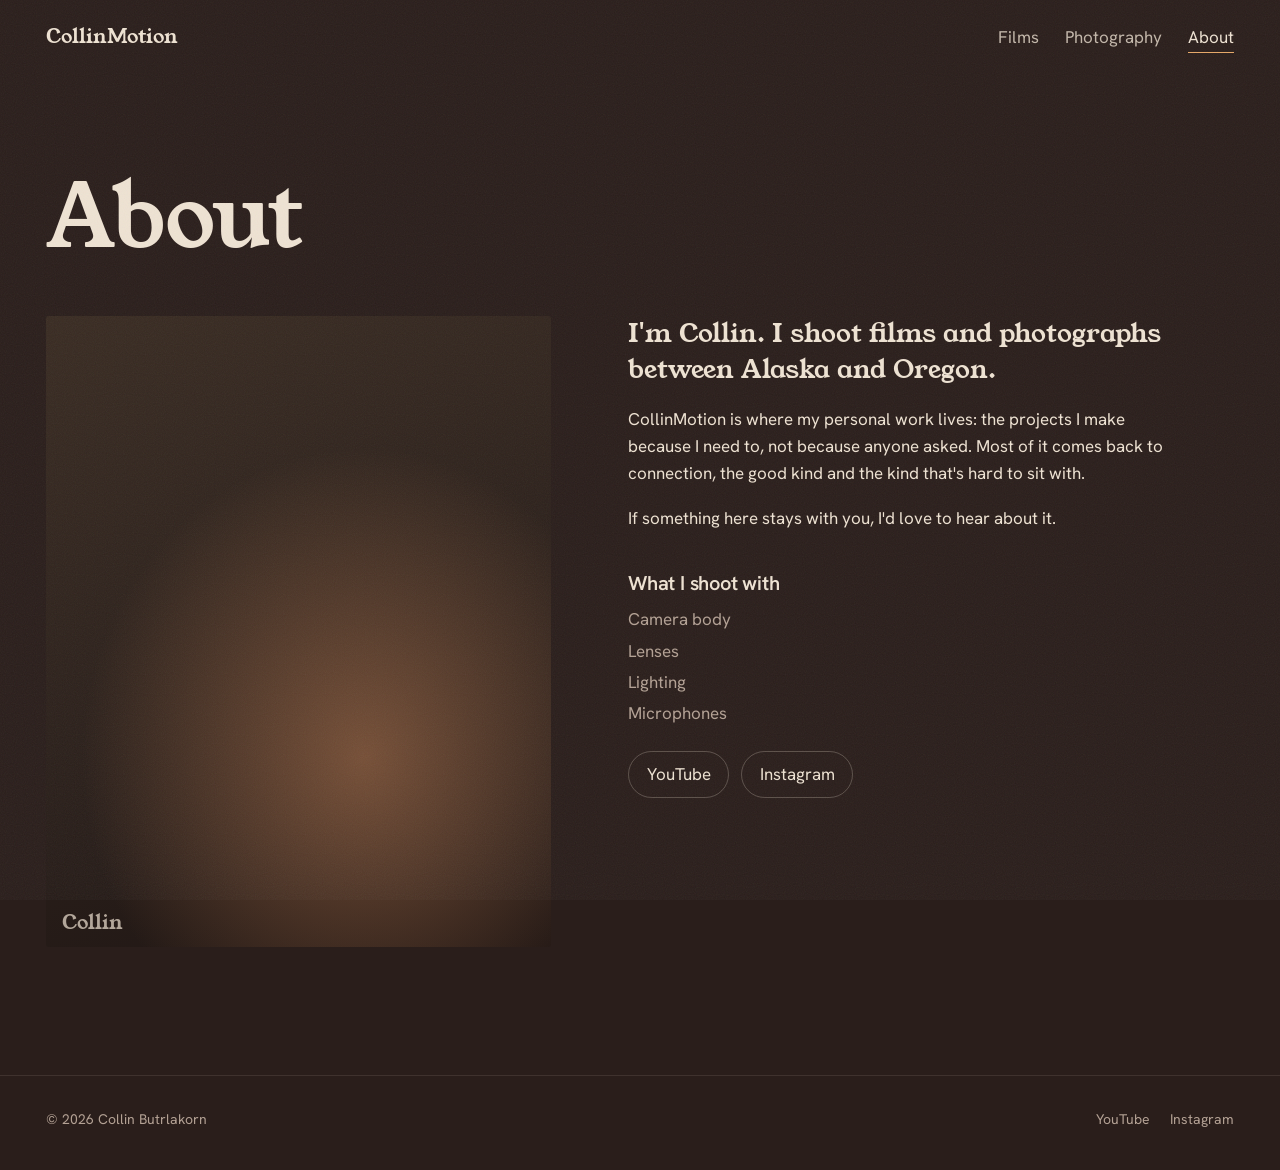
==== about.html @ f886f49e "Build CollinMotion site v1 Home with full-screen reel, films, photography series, shorts and about. " ====
<!doctype html>
<html lang="en">
<head>
  <meta charset="utf-8">
  <meta name="viewport" content="width=device-width, initial-scale=1">
  <title>About | CollinMotion</title>
  <meta name="description" content="About Collin Butrlakorn and CollinMotion.">
  <meta name="theme-color" content="#2a1e1b">
  <link rel="icon" href="assets/favicon.svg" type="image/svg+xml">
  <link rel="preconnect" href="https://fonts.googleapis.com">
  <link rel="preconnect" href="https://fonts.gstatic.com" crossorigin>
  <link href="https://fonts.googleapis.com/css2?family=Hanken+Grotesk:wght@400;600&family=Young+Serif&display=swap" rel="stylesheet">
  <link rel="stylesheet" href="assets/css/style.css">
</head>
<body data-page="about">
  <a class="skip" href="#main">Skip to content</a>

  <header class="site-header">
    <a class="mark" href="./">CollinMotion</a>
    <nav aria-label="Main">
      <ul>
        <li><a href="films.html">Films</a></li>
        <li><a href="photography.html">Photography</a></li>
        <li><a href="about.html" aria-current="page">About</a></li>
      </ul>
    </nav>
  </header>

  <main id="main">
    <section class="section page-top">
      <h1 class="page-title" style="margin-bottom:clamp(2rem,5vw,3.5rem)">About</h1>
      <div class="about">
        <div id="about-portrait"></div>
        <div class="about-body">
          <div id="about-text"></div>
          <h2>What I shoot with</h2>
          <ul id="about-kit"></ul>
          <div class="links">
            <a class="pill" data-link="youtube" href="#">YouTube</a>
            <a class="pill" data-link="instagram" href="#">Instagram</a>
            <a class="pill" data-link="email" href="#">Email</a>
          </div>
        </div>
      </div>
    </section>
  </main>

  <footer class="site-footer">
    <p>© <span id="year"></span> Collin Butrlakorn</p>
    <ul>
      <li><a data-link="youtube" href="#">YouTube</a></li>
      <li><a data-link="instagram" href="#">Instagram</a></li>
      <li><a data-link="email" href="#">Email</a></li>
    </ul>
  </footer>

  <script src="assets/js/content.js"></script>
  <script src="assets/js/site.js"></script>
</body>
</html>
---- assets/css/style.css ----
/* CollinMotion — warm dusk.
   The whole site sits in the light of a late evening: umber shadows, tungsten
   amber highlights, a faded rose for the tender stuff and a Pacific tide grey
   to keep it from getting sweet. */

:root {
  --dusk: #2a1e1b;        /* page background, warm umber */
  --dusk-deep: #1f1614;   /* behind media */
  --linen: #efe3d3;       /* primary text */
  --smoke: #b3a194;       /* secondary text */
  --ember: #e8a867;       /* tungsten light, links + focus */
  --rose: #c98c86;        /* faded rose */
  --tide: #7d8c86;        /* PNW grey-green */

  --serif: "Young Serif", Georgia, "Times New Roman", serif;
  --sans: "Hanken Grotesk", system-ui, -apple-system, "Segoe UI", sans-serif;

  /* type scale: 16 / 20 / 26 / 34 / 48 / clamp hero */
  --t-sm: 0.875rem;
  --t-base: 1.0625rem;
  --t-md: 1.25rem;
  --t-lg: 1.625rem;
  --t-xl: clamp(1.9rem, 1.4rem + 2vw, 2.75rem);
  --t-hero: clamp(3.4rem, 1.5rem + 9vw, 9.5rem);

  --gutter: clamp(1rem, 0.5rem + 3vw, 3.5rem);
  --measure: 34rem;
  --ease: cubic-bezier(.2, .7, .2, 1);
}

* { box-sizing: border-box; }
html { -webkit-text-size-adjust: 100%; scroll-behavior: smooth; }
@media (prefers-reduced-motion: reduce) { html { scroll-behavior: auto; } }

body {
  margin: 0;
  background: var(--dusk);
  color: var(--linen);
  font-family: var(--sans);
  font-size: var(--t-base);
  line-height: 1.6;
  -webkit-font-smoothing: antialiased;
}

/* film grain over everything, very quiet */
body::after {
  content: "";
  position: fixed;
  inset: 0;
  pointer-events: none;
  z-index: 50;
  opacity: .07;
  background-image: url("data:image/svg+xml;utf8,<svg xmlns='http://www.w3.org/2000/svg' width='160' height='160'><filter id='n'><feTurbulence type='fractalNoise' baseFrequency='.9' numOctaves='2' stitchTiles='stitch'/></filter><rect width='100%' height='100%' filter='url(%23n)'/></svg>");
}

img, video, iframe { display: block; max-width: 100%; }
a { color: inherit; }
:focus-visible { outline: 2px solid var(--ember); outline-offset: 3px; border-radius: 2px; }

.visually-hidden {
  position: absolute; width: 1px; height: 1px; overflow: hidden;
  clip: rect(0 0 0 0); white-space: nowrap;
}

.skip {
  position: absolute; left: var(--gutter); top: -3rem; z-index: 60;
  background: var(--ember); color: var(--dusk); padding: .5rem .9rem;
  text-decoration: none; border-radius: 4px;
}
.skip:focus { top: 1rem; }

/* ---------- header ---------- */

.site-header {
  position: absolute; top: 0; left: 0; right: 0; z-index: 20;
  display: flex; align-items: baseline; justify-content: space-between; gap: 1rem;
  padding: 1.25rem var(--gutter);
}
.site-header .mark {
  font-family: var(--serif); font-size: var(--t-md); text-decoration: none;
}
.site-header nav ul { display: flex; gap: clamp(.9rem, 2vw, 2rem); list-style: none; margin: 0; padding: 0; }
.site-header nav a {
  text-decoration: none; color: var(--linen); opacity: .78; padding-block: .25rem;
  border-bottom: 1px solid transparent;
}
.site-header nav a:hover { opacity: 1; }
.site-header nav a[aria-current="page"] { opacity: 1; border-bottom-color: var(--ember); }
.is-home .site-header .mark { visibility: hidden; } /* the hero carries the name */

/* ---------- hero reel ---------- */

.hero {
  position: relative;
  height: 100svh; min-height: 30rem;
  overflow: hidden;
  background: var(--dusk-deep);
  isolation: isolate;
}
.hero video, .hero .reel-fallback {
  position: absolute; inset: 0; width: 100%; height: 100%; object-fit: cover; z-index: -2;
}
/* no reel yet: a slow drift of warm light, like sun through a windshield */
.reel-fallback {
  background:
    radial-gradient(60% 50% at 25% 70%, #e8a86755, transparent 70%),
    radial-gradient(45% 40% at 80% 30%, #c98c8644, transparent 70%),
    radial-gradient(70% 60% at 60% 90%, #7d8c8633, transparent 70%),
    var(--dusk-deep);
  background-size: 180% 180%;
  animation: drift 26s ease-in-out infinite alternate;
}
.hero.has-reel .reel-fallback { display: none; }
@keyframes drift {
  from { background-position: 0% 0%, 100% 0%, 50% 100%, 0 0; }
  to   { background-position: 100% 60%, 0% 80%, 20% 0%, 0 0; }
}

/* warm light leak + bottom shade so the type always reads */
.hero::before {
  content: ""; position: absolute; inset: 0; z-index: -1; pointer-events: none;
  background:
    linear-gradient(100deg, #e8a8672e 0%, transparent 28%),
    linear-gradient(to top, #1f1614 0%, #1f1614cc 18%, transparent 55%),
    linear-gradient(to bottom, #1f161499 0%, transparent 20%);
}

.hero-text {
  position: absolute; left: var(--gutter); right: var(--gutter); bottom: clamp(1.5rem, 6vh, 4rem);
  display: grid; gap: 1rem;
}
.hero h1 {
  margin: 0;
  font-family: var(--serif); font-weight: 400;
  font-size: var(--t-hero); line-height: .88; letter-spacing: -.02em;
  /* the name settles in once, like a title card */
  animation: titlecard 1.8s var(--ease) .3s both;
}
.hero h1 span { display: block; padding-left: .55em; }
.hero p {
  margin: 0; max-width: 26rem; color: var(--linen); opacity: .85; font-size: var(--t-md); line-height: 1.45;
  animation: titlecard 1.8s var(--ease) .9s both;
}
@keyframes titlecard {
  from { opacity: 0; filter: blur(8px); letter-spacing: .04em; }
  to   { opacity: 1; filter: blur(0); }
}

.reel-controls {
  position: absolute; right: var(--gutter); bottom: clamp(1.5rem, 6vh, 4rem);
  display: flex; gap: .5rem;
}
.reel-controls button {
  font: inherit; font-size: var(--t-sm); color: var(--linen);
  background: #1f161499; border: 1px solid #efe3d340; border-radius: 999px;
  padding: .45rem .95rem; cursor: pointer; backdrop-filter: blur(6px);
}
.reel-controls button:hover { border-color: var(--ember); }
.hero:not(.has-reel) .reel-controls { display: none; }

@media (prefers-reduced-motion: reduce) {
  .reel-fallback, .hero h1, .hero p { animation: none; }
}

/* ---------- sections ---------- */

main { display: block; }
.section { padding: clamp(4rem, 10vw, 8rem) var(--gutter) 0; }
.section:last-of-type { padding-bottom: clamp(4rem, 10vw, 8rem); }
.page-top { padding-top: clamp(7rem, 16vw, 11rem); }

.section-head {
  display: flex; align-items: baseline; justify-content: space-between; gap: 1rem; flex-wrap: wrap;
  margin-bottom: clamp(1.75rem, 4vw, 3rem);
}
h2, .page-title {
  margin: 0; font-family: var(--serif); font-weight: 400;
  font-size: var(--t-xl); line-height: 1.1; letter-spacing: -.01em;
}
.page-title { font-size: clamp(2.6rem, 1.6rem + 5vw, 5.5rem); line-height: .95; }
.section-head a { color: var(--smoke); text-decoration: none; }
.section-head a:hover { color: var(--ember); }
.lede { max-width: var(--measure); color: var(--smoke); font-size: var(--t-md); line-height: 1.5; margin: 1.25rem 0 0; }

.statement {
  max-width: 40rem; margin: 0;
  font-family: var(--serif); font-size: var(--t-lg); line-height: 1.4; color: var(--linen);
}
.statement + p { color: var(--smoke); margin-top: 1rem; }

/* ---------- placeholder frames (until real stills exist) ---------- */

.frame {
  position: relative; overflow: hidden; background: var(--dusk-deep);
  border-radius: 3px;
}
.frame img { width: 100%; height: 100%; object-fit: cover; }
.frame.placeholder {
  background:
    radial-gradient(80% 70% at var(--x, 30%) var(--y, 70%), hsl(var(--h, 28) 60% 60% / .45), transparent 70%),
    linear-gradient(160deg, hsl(var(--h, 28) 25% 18%), var(--dusk-deep));
}
.frame.placeholder::after {
  content: attr(data-label); position: absolute; left: 1rem; bottom: .8rem; right: 1rem;
  font-family: var(--serif); color: #efe3d3b3; font-size: var(--t-md); line-height: 1.2;
}

/* ---------- films ---------- */

.films { display: grid; gap: clamp(2.5rem, 6vw, 4.5rem); }
.film {
  display: grid; gap: 1.1rem 2.5rem; align-items: end;
  grid-template-columns: minmax(0, 1.7fr) minmax(0, 1fr);
}
.film .play {
  all: unset; cursor: pointer; display: block; position: relative; border-radius: 3px;
}
.film .play:disabled { cursor: default; }
.film .play:focus-visible { outline: 2px solid var(--ember); outline-offset: 4px; }
.film .frame { aspect-ratio: 16 / 9; }
.film .frame img { transition: transform 1.2s var(--ease), filter 1.2s var(--ease); filter: saturate(.92); }
.film .play:hover .frame img { transform: scale(1.025); filter: saturate(1.05); }
.film .play-badge {
  position: absolute; left: 1rem; top: 1rem;
  font-size: var(--t-sm); padding: .3rem .75rem; border-radius: 999px;
  background: #1f1614b3; color: var(--linen); backdrop-filter: blur(6px);
}
.film h3 { margin: 0; font-family: var(--serif); font-weight: 400; font-size: var(--t-lg); line-height: 1.15; }
.film .feeling { margin: .6rem 0 0; color: var(--linen); opacity: .88; max-width: 26rem; }
.film .meta { margin: .9rem 0 0; color: var(--smoke); font-size: var(--t-sm); }
.film .meta span + span::before { content: ", "; }
.film:nth-child(even) { grid-template-columns: minmax(0, 1fr) minmax(0, 1.7fr); }
.film:nth-child(even) .play { order: 2; }
/* the title already sits beside these frames */
.film .frame.placeholder::after, .series-card .frame.placeholder::after { content: none; }
.film:first-child { grid-template-columns: 1fr; }
.film:first-child .frame { aspect-ratio: 21 / 9; }
.film:first-child .info { max-width: 34rem; }

@media (max-width: 760px) {
  .film, .film:first-child, .film:nth-child(even) { grid-template-columns: 1fr; }
  .film:nth-child(even) .play { order: 0; }
  .film:first-child .frame { aspect-ratio: 16 / 9; }
}

/* ---------- photography ---------- */

.series-grid {
  display: grid; gap: clamp(1.25rem, 3vw, 2.25rem);
  grid-template-columns: repeat(auto-fill, minmax(min(100%, 19rem), 1fr));
}
.series-card { text-decoration: none; display: block; }
.series-card .frame { aspect-ratio: 4 / 5; }
.series-card:nth-child(3n+2) .frame { aspect-ratio: 1 / 1; }
.series-card .frame img { transition: transform 1.2s var(--ease); }
.series-card:hover .frame img { transform: scale(1.03); }
.series-card h3 { margin: .9rem 0 0; font-family: var(--serif); font-weight: 400; font-size: var(--t-md); }
.series-card p { margin: .2rem 0 0; color: var(--smoke); font-size: var(--t-sm); }

/* home: a loose strip of single frames */
.photo-strip {
  display: grid; gap: clamp(.75rem, 2vw, 1.5rem);
  grid-template-columns: 1.2fr .8fr 1fr; align-items: end;
}
.photo-strip a { display: block; }
.photo-strip a:nth-child(1) .frame { aspect-ratio: 4 / 5; }
.photo-strip a:nth-child(2) .frame { aspect-ratio: 3 / 4; }
.photo-strip a:nth-child(3) .frame { aspect-ratio: 1 / 1; }
@media (max-width: 640px) {
  .photo-strip { grid-template-columns: 1fr 1fr; }
  .photo-strip a:nth-child(1) { grid-column: 1 / -1; }
}

/* a single series */
.series-view .back { color: var(--smoke); text-decoration: none; display: inline-block; margin-bottom: 1.5rem; }
.series-view .back:hover { color: var(--ember); }
.series-photos { columns: 3 18rem; column-gap: clamp(.75rem, 2vw, 1.5rem); margin-top: clamp(2rem, 5vw, 3.5rem); }
.series-photos button {
  all: unset; cursor: zoom-in; display: block; width: 100%;
  margin-bottom: clamp(.75rem, 2vw, 1.5rem); break-inside: avoid; border-radius: 3px;
}
.series-photos button:focus-visible { outline: 2px solid var(--ember); outline-offset: 3px; }
.series-photos .frame.placeholder { aspect-ratio: var(--ar, 4 / 5); }

/* ---------- shorts ---------- */

.shorts {
  display: grid; grid-auto-flow: column; grid-auto-columns: minmax(10.5rem, 14rem);
  gap: 1rem; overflow-x: auto; padding-bottom: 1rem; scroll-snap-type: x mandatory;
  scrollbar-color: var(--tide) transparent;
}
.short { scroll-snap-align: start; text-decoration: none; }
.short .frame { aspect-ratio: 9 / 16; }
.short p { margin: .6rem 0 0; font-size: var(--t-sm); color: var(--smoke); }
.empty-note { color: var(--smoke); max-width: var(--measure); margin: 0; }

/* ---------- about ---------- */

.about {
  display: grid; gap: clamp(2rem, 6vw, 5rem); align-items: start;
  grid-template-columns: minmax(0, 1fr) minmax(0, 1.2fr);
}
.about .frame { aspect-ratio: 4 / 5; }
.about-body p { max-width: var(--measure); margin: 0 0 1.1rem; }
.about-body p:first-child { font-family: var(--serif); font-size: var(--t-lg); line-height: 1.4; }
.about-body h2 { font-size: var(--t-md); margin: 2.5rem 0 .75rem; font-family: var(--sans); font-weight: 600; }
.about-body ul { list-style: none; padding: 0; margin: 0; color: var(--smoke); }
.about-body li + li { margin-top: .25rem; }
@media (max-width: 760px) { .about { grid-template-columns: 1fr; } }

.links { display: flex; flex-wrap: wrap; gap: .75rem; margin-top: 1.5rem; }
.pill {
  display: inline-block; text-decoration: none; padding: .55rem 1.1rem; border-radius: 999px;
  border: 1px solid #efe3d340; color: var(--linen);
}
.pill:hover { border-color: var(--ember); color: var(--ember); }

/* ---------- footer ---------- */

.site-footer {
  display: flex; flex-wrap: wrap; justify-content: space-between; gap: 1rem;
  padding: 2rem var(--gutter) 2.5rem; color: var(--smoke); font-size: var(--t-sm);
  border-top: 1px solid #efe3d31a; align-items: center;
}
.site-footer p { margin: 0; }
.site-footer ul { display: flex; gap: 1.25rem; list-style: none; margin: 0; padding: 0; }
.site-footer a { text-decoration: none; }
.site-footer a:hover { color: var(--ember); }

/* ---------- player + lightbox ---------- */

dialog {
  border: 0; padding: 0; background: transparent; color: var(--linen);
  width: min(92vw, 1200px); max-width: none; max-height: 92vh;
}
dialog::backdrop { background: #140e0dee; }
dialog[open] { animation: open .45s var(--ease); }
@keyframes open { from { opacity: 0; transform: scale(.985); } }
@media (prefers-reduced-motion: reduce) { dialog[open] { animation: none; } }

.player-frame { aspect-ratio: 16 / 9; width: 100%; background: #000; border-radius: 3px; overflow: hidden; }
.player-frame iframe { width: 100%; height: 100%; border: 0; }
.player-caption { display: flex; justify-content: space-between; align-items: baseline; gap: 1rem; padding-top: 1rem; }
.player-caption h3 { margin: 0; font-family: var(--serif); font-weight: 400; font-size: var(--t-md); }
.dialog-close {
  font: inherit; font-size: var(--t-sm); color: var(--linen); background: none; cursor: pointer;
  border: 1px solid #efe3d340; border-radius: 999px; padding: .4rem .9rem;
}
.dialog-close:hover { border-color: var(--ember); }

.lightbox { width: min(96vw, 1400px); }
.lightbox figure { margin: 0; display: grid; gap: .9rem; }
.lightbox .lb-img { max-height: 80vh; width: auto; margin: 0 auto; border-radius: 2px; }
.lightbox .lb-img.frame.placeholder { width: min(80vw, 56vh); aspect-ratio: 4 / 5; }
.lightbox figcaption { display: flex; justify-content: space-between; align-items: center; gap: 1rem; color: var(--smoke); font-size: var(--t-sm); }
.lightbox .lb-nav { display: flex; gap: .5rem; }
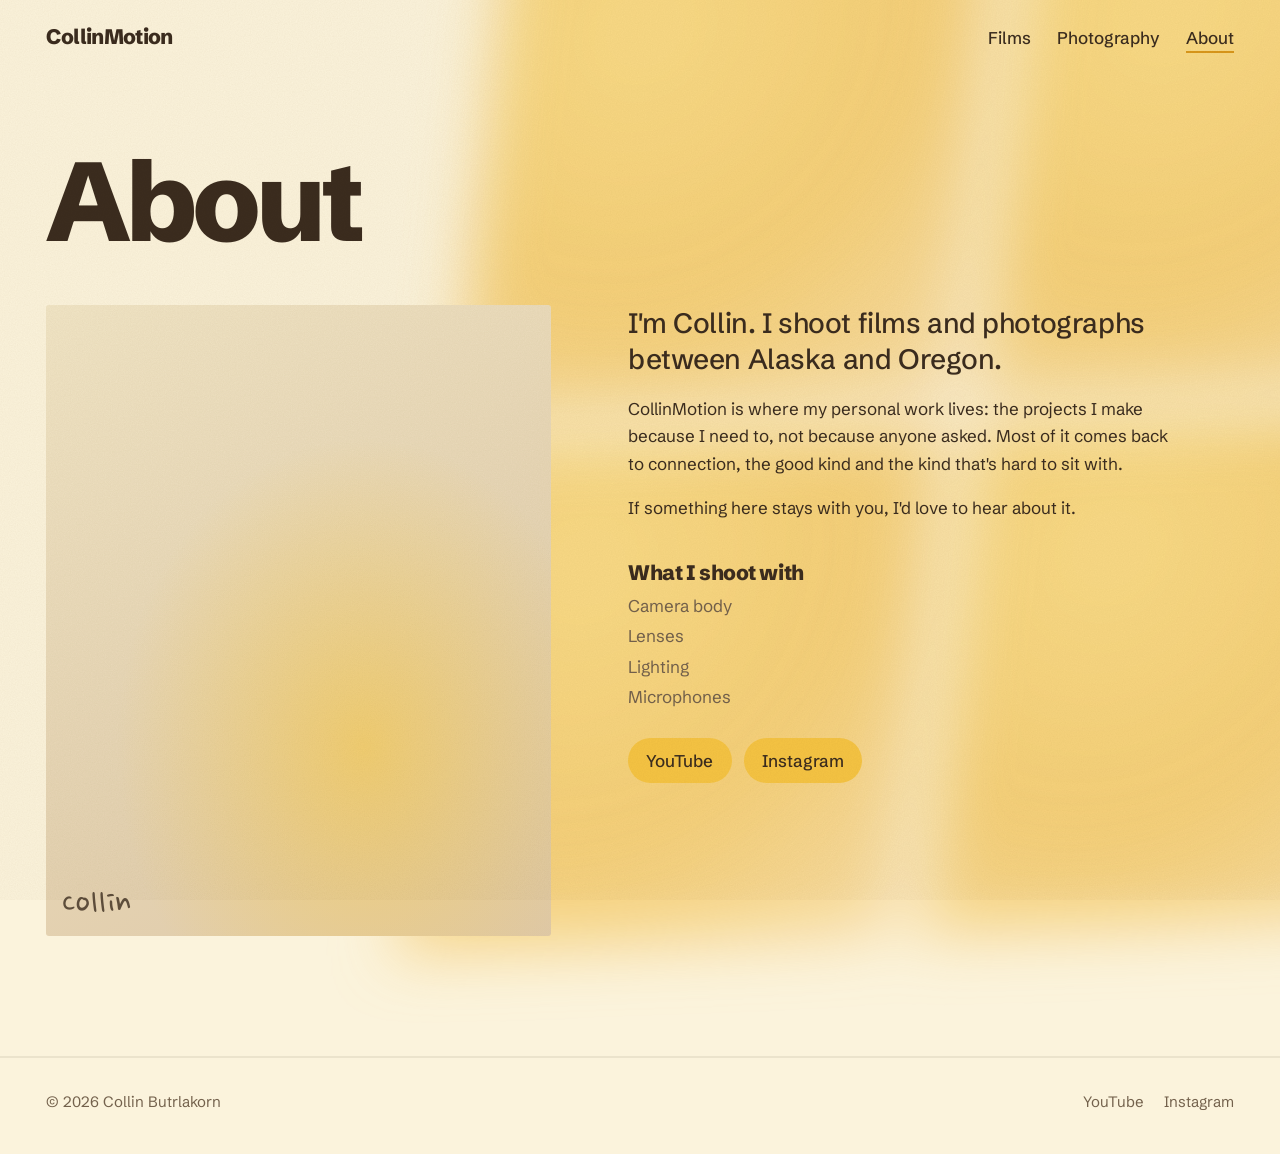
==== commit 39785cf9: "Lighter afternoon-sunlight look Butter-yellow paper, brown ink, a drifting patch of window light, Sc" ====
--- a/about.html
+++ b/about.html
@@ -5,15 +5,16 @@
   <meta name="viewport" content="width=device-width, initial-scale=1">
   <title>About | CollinMotion</title>
   <meta name="description" content="About Collin Butrlakorn and CollinMotion.">
-  <meta name="theme-color" content="#2a1e1b">
+  <meta name="theme-color" content="#fbf3dc">
   <link rel="icon" href="assets/favicon.svg" type="image/svg+xml">
   <link rel="preconnect" href="https://fonts.googleapis.com">
   <link rel="preconnect" href="https://fonts.gstatic.com" crossorigin>
-  <link href="https://fonts.googleapis.com/css2?family=Hanken+Grotesk:wght@400;600&family=Young+Serif&display=swap" rel="stylesheet">
+  <link href="https://fonts.googleapis.com/css2?family=Nanum+Pen+Script&family=Schibsted+Grotesk:ital,wght@0,400;0,500;0,700;0,800;1,400&display=swap" rel="stylesheet">
   <link rel="stylesheet" href="assets/css/style.css">
 </head>
 <body data-page="about">
   <a class="skip" href="#main">Skip to content</a>
+  <div class="sunlight" aria-hidden="true"><i></i><i></i><i></i><i></i></div>
 
   <header class="site-header">
     <a class="mark" href="./">CollinMotion</a>
--- a/assets/css/style.css
+++ b/assets/css/style.css
@@ -1,27 +1,30 @@
-/* CollinMotion — warm dusk.
-   The whole site sits in the light of a late evening: umber shadows, tungsten
-   amber highlights, a faded rose for the tender stuff and a Pacific tide grey
-   to keep it from getting sweet. */
+/* CollinMotion — afternoon light.
+   The site is a sunlit wall around 4pm: butter-yellow paper, brown ink, and a
+   patch of window light that drifts slowly across everything. Shadows in
+   afternoon light run blue, so the one cool colour is a soft shade blue.
+   Anything in Collin's own words is set in pen. */
 
 :root {
-  --dusk: #2a1e1b;        /* page background, warm umber */
-  --dusk-deep: #1f1614;   /* behind media */
-  --linen: #efe3d3;       /* primary text */
-  --smoke: #b3a194;       /* secondary text */
-  --ember: #e8a867;       /* tungsten light, links + focus */
-  --rose: #c98c86;        /* faded rose */
-  --tide: #7d8c86;        /* PNW grey-green */
-
-  --serif: "Young Serif", Georgia, "Times New Roman", serif;
-  --sans: "Hanken Grotesk", system-ui, -apple-system, "Segoe UI", sans-serif;
-
-  /* type scale: 16 / 20 / 26 / 34 / 48 / clamp hero */
-  --t-sm: 0.875rem;
+  --paper: #fbf3dc;       /* page, sunlit wall */
+  --paper-deep: #f3e6c2;  /* behind media */
+  --ink: #3b2c1e;         /* primary text, brown ink */
+  --pencil: #73614c;      /* secondary text */
+  --sun: #f5c443;         /* warm yellow light */
+  --marigold: #d9971a;    /* accents, rules, focus */
+  --marigold-ink: #8a5800;/* accent when it has to be read as text */
+  --shade: #6e86a3;       /* afternoon shadow blue */
+
+  --sans: "Schibsted Grotesk", system-ui, -apple-system, "Segoe UI", sans-serif;
+  --pen: "Nanum Pen Script", "Bradley Hand", "Segoe Print", cursive;
+
+  /* type scale: 15 / 17 / 21 / 28 / 40 / hero */
+  --t-sm: 0.9375rem;
   --t-base: 1.0625rem;
-  --t-md: 1.25rem;
-  --t-lg: 1.625rem;
-  --t-xl: clamp(1.9rem, 1.4rem + 2vw, 2.75rem);
-  --t-hero: clamp(3.4rem, 1.5rem + 9vw, 9.5rem);
+  --t-md: 1.3125rem;
+  --t-lg: 1.75rem;
+  --t-xl: clamp(2rem, 1.4rem + 2.4vw, 2.75rem);
+  --t-hero: clamp(3.4rem, 0.8rem + 11.5vw, 12rem);
+  --t-pen: clamp(1.7rem, 1.3rem + 1.4vw, 2.4rem);
 
   --gutter: clamp(1rem, 0.5rem + 3vw, 3.5rem);
   --measure: 34rem;
@@ -34,204 +37,202 @@
 
 body {
   margin: 0;
-  background: var(--dusk);
-  color: var(--linen);
+  background: var(--paper);
+  color: var(--ink);
   font-family: var(--sans);
   font-size: var(--t-base);
   line-height: 1.6;
   -webkit-font-smoothing: antialiased;
-}
-
-/* film grain over everything, very quiet */
+  overflow-x: hidden;
+}
+
+/* paper tooth, very quiet */
 body::after {
   content: "";
-  position: fixed;
-  inset: 0;
-  pointer-events: none;
-  z-index: 50;
-  opacity: .07;
-  background-image: url("data:image/svg+xml;utf8,<svg xmlns='http://www.w3.org/2000/svg' width='160' height='160'><filter id='n'><feTurbulence type='fractalNoise' baseFrequency='.9' numOctaves='2' stitchTiles='stitch'/></filter><rect width='100%' height='100%' filter='url(%23n)'/></svg>");
-}
+  position: fixed; inset: 0; pointer-events: none; z-index: 50;
+  opacity: .09; mix-blend-mode: multiply;
+  background-image: url("data:image/svg+xml;utf8,<svg xmlns='http://www.w3.org/2000/svg' width='180' height='180'><filter id='n'><feTurbulence type='fractalNoise' baseFrequency='.85' numOctaves='2' stitchTiles='stitch'/><feColorMatrix values='0 0 0 0 .35 0 0 0 0 .25 0 0 0 0 .1 0 0 0 1 0'/></filter><rect width='100%' height='100%' filter='url(%23n)'/></svg>");
+}
+
+/* ---------- the window light ----------
+   Four panes of sun thrown on the wall, slanted, soft at the edges.
+   It drifts over a minute and a half, the way light moves in an afternoon. */
+.sunlight {
+  position: fixed; z-index: 0; pointer-events: none;
+  top: -12vh; right: -14vw;
+  width: min(78vw, 62rem); aspect-ratio: 1 / 1.05;
+  display: grid; grid-template-columns: 1fr 1fr; gap: clamp(.9rem, 2.4vw, 2.2rem);
+  transform: skew(-14deg, 6deg) rotate(-8deg);
+  filter: blur(clamp(14px, 2.4vw, 30px));
+  opacity: .62;
+  mix-blend-mode: multiply;
+  animation: afternoon 90s ease-in-out infinite alternate;
+}
+.sunlight i {
+  display: block;
+  background: radial-gradient(120% 120% at 30% 25%, #fbd760 0%, var(--sun) 45%, #f0a93055 100%);
+}
+@keyframes afternoon {
+  from { translate: 0 0; opacity: .62; }
+  to   { translate: -9vw 7vh; opacity: .5; }
+}
+@media (max-width: 640px) {
+  .sunlight { width: 120vw; top: -6vh; right: -45vw; opacity: .5; }
+}
+@media (prefers-reduced-motion: reduce) { .sunlight { animation: none; } }
+
+.site-header, main, .hero, .site-footer { position: relative; z-index: 1; }
 
 img, video, iframe { display: block; max-width: 100%; }
 a { color: inherit; }
-:focus-visible { outline: 2px solid var(--ember); outline-offset: 3px; border-radius: 2px; }
-
-.visually-hidden {
-  position: absolute; width: 1px; height: 1px; overflow: hidden;
-  clip: rect(0 0 0 0); white-space: nowrap;
-}
+:focus-visible { outline: 2px solid var(--marigold-ink); outline-offset: 3px; border-radius: 2px; }
 
 .skip {
   position: absolute; left: var(--gutter); top: -3rem; z-index: 60;
-  background: var(--ember); color: var(--dusk); padding: .5rem .9rem;
+  background: var(--ink); color: var(--paper); padding: .5rem .9rem;
   text-decoration: none; border-radius: 4px;
 }
 .skip:focus { top: 1rem; }
 
+.hand {
+  font-family: var(--pen); font-weight: 400; font-size: var(--t-pen);
+  line-height: 1.05; color: var(--ink); letter-spacing: 0;
+}
+
 /* ---------- header ---------- */
 
 .site-header {
-  position: absolute; top: 0; left: 0; right: 0; z-index: 20;
   display: flex; align-items: baseline; justify-content: space-between; gap: 1rem;
   padding: 1.25rem var(--gutter);
 }
-.site-header .mark {
-  font-family: var(--serif); font-size: var(--t-md); text-decoration: none;
-}
+.site-header .mark { font-weight: 800; font-size: var(--t-md); letter-spacing: -.03em; text-decoration: none; }
 .site-header nav ul { display: flex; gap: clamp(.9rem, 2vw, 2rem); list-style: none; margin: 0; padding: 0; }
 .site-header nav a {
-  text-decoration: none; color: var(--linen); opacity: .78; padding-block: .25rem;
-  border-bottom: 1px solid transparent;
-}
-.site-header nav a:hover { opacity: 1; }
-.site-header nav a[aria-current="page"] { opacity: 1; border-bottom-color: var(--ember); }
+  text-decoration: none; font-weight: 500; padding-block: .2rem;
+  border-bottom: 2px solid transparent;
+}
+.site-header nav a:hover { border-bottom-color: var(--sun); }
+.site-header nav a[aria-current="page"] { border-bottom-color: var(--marigold); }
 .is-home .site-header .mark { visibility: hidden; } /* the hero carries the name */
 
-/* ---------- hero reel ---------- */
-
-.hero {
-  position: relative;
-  height: 100svh; min-height: 30rem;
-  overflow: hidden;
-  background: var(--dusk-deep);
-  isolation: isolate;
-}
-.hero video, .hero .reel-fallback {
-  position: absolute; inset: 0; width: 100%; height: 100%; object-fit: cover; z-index: -2;
-}
-/* no reel yet: a slow drift of warm light, like sun through a windshield */
+/* ---------- hero ---------- */
+
+.hero { padding: clamp(1rem, 3vw, 2rem) var(--gutter) 0; }
+.hero h1 {
+  margin: 0 0 clamp(.75rem, 2vw, 1.5rem);
+  font-weight: 800; font-size: var(--t-hero); line-height: .82; letter-spacing: -.055em;
+  margin-left: -.04em;
+}
+
+.reel {
+  position: relative; overflow: hidden; isolation: isolate;
+  aspect-ratio: 21 / 9; border-radius: 4px;
+  background: var(--paper-deep);
+  box-shadow: 0 1px 0 #3b2c1e14, 0 30px 60px -30px #8a580055;
+}
+.reel video, .reel .reel-fallback {
+  position: absolute; inset: 0; width: 100%; height: 100%; object-fit: cover; z-index: -1;
+}
+/* no reel yet: late light moving across a wall */
 .reel-fallback {
   background:
-    radial-gradient(60% 50% at 25% 70%, #e8a86755, transparent 70%),
-    radial-gradient(45% 40% at 80% 30%, #c98c8644, transparent 70%),
-    radial-gradient(70% 60% at 60% 90%, #7d8c8633, transparent 70%),
-    var(--dusk-deep);
-  background-size: 180% 180%;
-  animation: drift 26s ease-in-out infinite alternate;
+    radial-gradient(40% 70% at 30% 40%, #f8d469 0%, transparent 70%),
+    radial-gradient(35% 55% at 75% 65%, #f2b24a88 0%, transparent 70%),
+    radial-gradient(60% 80% at 90% 10%, #6e86a333 0%, transparent 70%),
+    linear-gradient(120deg, #f6e3b4, #edd29a);
+  background-size: 160% 160%;
+  animation: drift 30s ease-in-out infinite alternate;
 }
 .hero.has-reel .reel-fallback { display: none; }
 @keyframes drift {
-  from { background-position: 0% 0%, 100% 0%, 50% 100%, 0 0; }
-  to   { background-position: 100% 60%, 0% 80%, 20% 0%, 0 0; }
-}
-
-/* warm light leak + bottom shade so the type always reads */
-.hero::before {
-  content: ""; position: absolute; inset: 0; z-index: -1; pointer-events: none;
-  background:
-    linear-gradient(100deg, #e8a8672e 0%, transparent 28%),
-    linear-gradient(to top, #1f1614 0%, #1f1614cc 18%, transparent 55%),
-    linear-gradient(to bottom, #1f161499 0%, transparent 20%);
-}
-
-.hero-text {
-  position: absolute; left: var(--gutter); right: var(--gutter); bottom: clamp(1.5rem, 6vh, 4rem);
-  display: grid; gap: 1rem;
-}
-.hero h1 {
-  margin: 0;
-  font-family: var(--serif); font-weight: 400;
-  font-size: var(--t-hero); line-height: .88; letter-spacing: -.02em;
-  /* the name settles in once, like a title card */
-  animation: titlecard 1.8s var(--ease) .3s both;
-}
-.hero h1 span { display: block; padding-left: .55em; }
-.hero p {
-  margin: 0; max-width: 26rem; color: var(--linen); opacity: .85; font-size: var(--t-md); line-height: 1.45;
-  animation: titlecard 1.8s var(--ease) .9s both;
-}
-@keyframes titlecard {
-  from { opacity: 0; filter: blur(8px); letter-spacing: .04em; }
-  to   { opacity: 1; filter: blur(0); }
-}
-
-.reel-controls {
-  position: absolute; right: var(--gutter); bottom: clamp(1.5rem, 6vh, 4rem);
-  display: flex; gap: .5rem;
-}
+  from { background-position: 0% 0%, 100% 0%, 50% 0%, 0 0; }
+  to   { background-position: 100% 60%, 0% 80%, 20% 100%, 0 0; }
+}
+
+.hero .hand {
+  max-width: 26rem; margin: -1.2em 0 0 clamp(.5rem, 4vw, 3rem);
+  position: relative; z-index: 2;
+  background: var(--paper); padding: .35em .6em .3em;
+  rotate: -1.5deg; display: inline-block;
+  box-shadow: 0 8px 20px -12px #3b2c1e55;
+}
+
+.reel-controls { position: absolute; right: 1rem; top: 1rem; }
 .reel-controls button {
-  font: inherit; font-size: var(--t-sm); color: var(--linen);
-  background: #1f161499; border: 1px solid #efe3d340; border-radius: 999px;
-  padding: .45rem .95rem; cursor: pointer; backdrop-filter: blur(6px);
-}
-.reel-controls button:hover { border-color: var(--ember); }
+  font: inherit; font-size: var(--t-sm); font-weight: 500; color: var(--ink);
+  background: #fbf3dccc; border: 0; border-radius: 999px;
+  padding: .4rem .9rem; cursor: pointer; backdrop-filter: blur(6px);
+}
+.reel-controls button:hover { background: var(--paper); }
 .hero:not(.has-reel) .reel-controls { display: none; }
 
-@media (prefers-reduced-motion: reduce) {
-  .reel-fallback, .hero h1, .hero p { animation: none; }
-}
+@media (max-width: 640px) {
+  .reel { aspect-ratio: 4 / 5; }
+}
+@media (prefers-reduced-motion: reduce) { .reel-fallback { animation: none; } }
 
 /* ---------- sections ---------- */
 
 main { display: block; }
-.section { padding: clamp(4rem, 10vw, 8rem) var(--gutter) 0; }
-.section:last-of-type { padding-bottom: clamp(4rem, 10vw, 8rem); }
-.page-top { padding-top: clamp(7rem, 16vw, 11rem); }
+.section { padding: clamp(4rem, 10vw, 7.5rem) var(--gutter) 0; }
+.section:last-of-type { padding-bottom: clamp(4rem, 10vw, 7.5rem); }
+.page-top { padding-top: clamp(2.5rem, 7vw, 5rem); }
 
 .section-head {
   display: flex; align-items: baseline; justify-content: space-between; gap: 1rem; flex-wrap: wrap;
-  margin-bottom: clamp(1.75rem, 4vw, 3rem);
+  margin-bottom: clamp(1.75rem, 4vw, 2.75rem);
 }
 h2, .page-title {
-  margin: 0; font-family: var(--serif); font-weight: 400;
-  font-size: var(--t-xl); line-height: 1.1; letter-spacing: -.01em;
-}
-.page-title { font-size: clamp(2.6rem, 1.6rem + 5vw, 5.5rem); line-height: .95; }
-.section-head a { color: var(--smoke); text-decoration: none; }
-.section-head a:hover { color: var(--ember); }
-.lede { max-width: var(--measure); color: var(--smoke); font-size: var(--t-md); line-height: 1.5; margin: 1.25rem 0 0; }
+  margin: 0; font-weight: 800; font-size: var(--t-xl); line-height: 1; letter-spacing: -.035em;
+}
+.page-title { font-size: clamp(3rem, 1.4rem + 7vw, 7.5rem); line-height: .85; letter-spacing: -.05em; }
+.section-head a { color: var(--pencil); text-decoration: none; font-weight: 500; border-bottom: 2px solid var(--sun); }
+.section-head a:hover { color: var(--ink); border-bottom-color: var(--marigold); }
+.lede { max-width: var(--measure); color: var(--pencil); font-size: var(--t-md); line-height: 1.45; margin: 1.25rem 0 0; }
 
 .statement {
-  max-width: 40rem; margin: 0;
-  font-family: var(--serif); font-size: var(--t-lg); line-height: 1.4; color: var(--linen);
-}
-.statement + p { color: var(--smoke); margin-top: 1rem; }
-
-/* ---------- placeholder frames (until real stills exist) ---------- */
-
-.frame {
-  position: relative; overflow: hidden; background: var(--dusk-deep);
-  border-radius: 3px;
-}
+  max-width: 38rem; margin: 0;
+  font-size: var(--t-lg); line-height: 1.3; font-weight: 500; letter-spacing: -.015em;
+}
+
+/* ---------- frames ---------- */
+
+.frame { position: relative; overflow: hidden; background: var(--paper-deep); border-radius: 3px; }
 .frame img { width: 100%; height: 100%; object-fit: cover; }
 .frame.placeholder {
   background:
-    radial-gradient(80% 70% at var(--x, 30%) var(--y, 70%), hsl(var(--h, 28) 60% 60% / .45), transparent 70%),
-    linear-gradient(160deg, hsl(var(--h, 28) 25% 18%), var(--dusk-deep));
+    radial-gradient(70% 70% at var(--x, 30%) var(--y, 40%), hsl(var(--h, 44) 88% 66% / .75), transparent 70%),
+    linear-gradient(150deg, hsl(var(--h, 44) 60% 86%), hsl(calc(var(--h, 44) - 8) 45% 76%));
 }
 .frame.placeholder::after {
-  content: attr(data-label); position: absolute; left: 1rem; bottom: .8rem; right: 1rem;
-  font-family: var(--serif); color: #efe3d3b3; font-size: var(--t-md); line-height: 1.2;
+  content: attr(data-label); position: absolute; left: 1rem; bottom: .7rem; right: 1rem;
+  font-family: var(--pen); color: #3b2c1ecc; font-size: var(--t-pen); line-height: 1;
 }
 
 /* ---------- films ---------- */
 
-.films { display: grid; gap: clamp(2.5rem, 6vw, 4.5rem); }
+.films { display: grid; gap: clamp(3rem, 7vw, 5rem); }
 .film {
   display: grid; gap: 1.1rem 2.5rem; align-items: end;
   grid-template-columns: minmax(0, 1.7fr) minmax(0, 1fr);
 }
-.film .play {
-  all: unset; cursor: pointer; display: block; position: relative; border-radius: 3px;
-}
+.film .play { all: unset; cursor: pointer; display: block; position: relative; border-radius: 3px; }
 .film .play:disabled { cursor: default; }
-.film .play:focus-visible { outline: 2px solid var(--ember); outline-offset: 4px; }
+.film .play:focus-visible { outline: 2px solid var(--marigold-ink); outline-offset: 4px; }
 .film .frame { aspect-ratio: 16 / 9; }
-.film .frame img { transition: transform 1.2s var(--ease), filter 1.2s var(--ease); filter: saturate(.92); }
-.film .play:hover .frame img { transform: scale(1.025); filter: saturate(1.05); }
+.film .frame img { transition: transform 1.2s var(--ease); }
+.film .play:hover .frame img { transform: scale(1.02); }
 .film .play-badge {
   position: absolute; left: 1rem; top: 1rem;
-  font-size: var(--t-sm); padding: .3rem .75rem; border-radius: 999px;
-  background: #1f1614b3; color: var(--linen); backdrop-filter: blur(6px);
-}
-.film h3 { margin: 0; font-family: var(--serif); font-weight: 400; font-size: var(--t-lg); line-height: 1.15; }
-.film .feeling { margin: .6rem 0 0; color: var(--linen); opacity: .88; max-width: 26rem; }
-.film .meta { margin: .9rem 0 0; color: var(--smoke); font-size: var(--t-sm); }
+  font-size: var(--t-sm); font-weight: 500; padding: .3rem .8rem; border-radius: 999px;
+  background: var(--sun); color: var(--ink);
+}
+.film h3 { margin: 0; font-weight: 700; font-size: var(--t-lg); line-height: 1.1; letter-spacing: -.025em; }
+.film .feeling { margin: .5rem 0 0; max-width: 24rem; }
+.film .meta { margin: .8rem 0 0; color: var(--pencil); font-size: var(--t-sm); }
 .film .meta span + span::before { content: ", "; }
 .film:nth-child(even) { grid-template-columns: minmax(0, 1fr) minmax(0, 1.7fr); }
 .film:nth-child(even) .play { order: 2; }
-/* the title already sits beside these frames */
 .film .frame.placeholder::after, .series-card .frame.placeholder::after { content: none; }
 .film:first-child { grid-template-columns: 1fr; }
 .film:first-child .frame { aspect-ratio: 21 / 9; }
@@ -254,8 +255,8 @@
 .series-card:nth-child(3n+2) .frame { aspect-ratio: 1 / 1; }
 .series-card .frame img { transition: transform 1.2s var(--ease); }
 .series-card:hover .frame img { transform: scale(1.03); }
-.series-card h3 { margin: .9rem 0 0; font-family: var(--serif); font-weight: 400; font-size: var(--t-md); }
-.series-card p { margin: .2rem 0 0; color: var(--smoke); font-size: var(--t-sm); }
+.series-card h3 { margin: .9rem 0 0; font-weight: 700; font-size: var(--t-md); letter-spacing: -.02em; }
+.series-card p { margin: .15rem 0 0; color: var(--pencil); font-size: var(--t-sm); }
 
 /* home: a loose strip of single frames */
 .photo-strip {
@@ -271,15 +272,14 @@
   .photo-strip a:nth-child(1) { grid-column: 1 / -1; }
 }
 
-/* a single series */
-.series-view .back { color: var(--smoke); text-decoration: none; display: inline-block; margin-bottom: 1.5rem; }
-.series-view .back:hover { color: var(--ember); }
+.series-view .back { color: var(--pencil); text-decoration: none; display: inline-block; margin-bottom: 1.5rem; border-bottom: 2px solid var(--sun); }
+.series-view .back:hover { color: var(--ink); }
 .series-photos { columns: 3 18rem; column-gap: clamp(.75rem, 2vw, 1.5rem); margin-top: clamp(2rem, 5vw, 3.5rem); }
 .series-photos button {
   all: unset; cursor: zoom-in; display: block; width: 100%;
   margin-bottom: clamp(.75rem, 2vw, 1.5rem); break-inside: avoid; border-radius: 3px;
 }
-.series-photos button:focus-visible { outline: 2px solid var(--ember); outline-offset: 3px; }
+.series-photos button:focus-visible { outline: 2px solid var(--marigold-ink); outline-offset: 3px; }
 .series-photos .frame.placeholder { aspect-ratio: var(--ar, 4 / 5); }
 
 /* ---------- shorts ---------- */
@@ -287,12 +287,13 @@
 .shorts {
   display: grid; grid-auto-flow: column; grid-auto-columns: minmax(10.5rem, 14rem);
   gap: 1rem; overflow-x: auto; padding-bottom: 1rem; scroll-snap-type: x mandatory;
-  scrollbar-color: var(--tide) transparent;
+  scrollbar-color: var(--marigold) transparent;
 }
 .short { scroll-snap-align: start; text-decoration: none; }
 .short .frame { aspect-ratio: 9 / 16; }
-.short p { margin: .6rem 0 0; font-size: var(--t-sm); color: var(--smoke); }
-.empty-note { color: var(--smoke); max-width: var(--measure); margin: 0; }
+.short p { margin: .6rem 0 0; font-size: var(--t-sm); color: var(--pencil); }
+.empty-note { color: var(--pencil); max-width: var(--measure); margin: 0; }
+.empty-note a { color: var(--ink); text-decoration-color: var(--marigold); text-underline-offset: .2em; text-decoration-thickness: 2px; }
 
 /* ---------- about ---------- */
 
@@ -302,55 +303,54 @@
 }
 .about .frame { aspect-ratio: 4 / 5; }
 .about-body p { max-width: var(--measure); margin: 0 0 1.1rem; }
-.about-body p:first-child { font-family: var(--serif); font-size: var(--t-lg); line-height: 1.4; }
-.about-body h2 { font-size: var(--t-md); margin: 2.5rem 0 .75rem; font-family: var(--sans); font-weight: 600; }
-.about-body ul { list-style: none; padding: 0; margin: 0; color: var(--smoke); }
-.about-body li + li { margin-top: .25rem; }
+.about-body p:first-child { font-size: var(--t-lg); line-height: 1.3; font-weight: 500; letter-spacing: -.015em; }
+.about-body h2 { font-size: var(--t-md); margin: 2.5rem 0 .6rem; letter-spacing: -.02em; }
+.about-body ul { list-style: none; padding: 0; margin: 0; color: var(--pencil); }
+.about-body li + li { margin-top: .2rem; }
 @media (max-width: 760px) { .about { grid-template-columns: 1fr; } }
 
-.links { display: flex; flex-wrap: wrap; gap: .75rem; margin-top: 1.5rem; }
+.links { display: flex; flex-wrap: wrap; gap: .75rem; margin-top: 1.75rem; }
 .pill {
-  display: inline-block; text-decoration: none; padding: .55rem 1.1rem; border-radius: 999px;
-  border: 1px solid #efe3d340; color: var(--linen);
-}
-.pill:hover { border-color: var(--ember); color: var(--ember); }
+  display: inline-block; text-decoration: none; font-weight: 500; padding: .55rem 1.15rem; border-radius: 999px;
+  background: var(--sun); color: var(--ink);
+}
+.pill:hover { background: var(--marigold); }
 
 /* ---------- footer ---------- */
 
 .site-footer {
   display: flex; flex-wrap: wrap; justify-content: space-between; gap: 1rem;
-  padding: 2rem var(--gutter) 2.5rem; color: var(--smoke); font-size: var(--t-sm);
-  border-top: 1px solid #efe3d31a; align-items: center;
+  padding: 2rem var(--gutter) 2.5rem; color: var(--pencil); font-size: var(--t-sm);
+  border-top: 2px solid #3b2c1e14; align-items: center;
 }
 .site-footer p { margin: 0; }
 .site-footer ul { display: flex; gap: 1.25rem; list-style: none; margin: 0; padding: 0; }
 .site-footer a { text-decoration: none; }
-.site-footer a:hover { color: var(--ember); }
+.site-footer a:hover { color: var(--ink); }
 
 /* ---------- player + lightbox ---------- */
 
 dialog {
-  border: 0; padding: 0; background: transparent; color: var(--linen);
+  border: 0; padding: 0; background: transparent; color: var(--ink);
   width: min(92vw, 1200px); max-width: none; max-height: 92vh;
 }
-dialog::backdrop { background: #140e0dee; }
+dialog::backdrop { background: #fbf3dcf2; backdrop-filter: blur(4px); }
 dialog[open] { animation: open .45s var(--ease); }
 @keyframes open { from { opacity: 0; transform: scale(.985); } }
 @media (prefers-reduced-motion: reduce) { dialog[open] { animation: none; } }
 
-.player-frame { aspect-ratio: 16 / 9; width: 100%; background: #000; border-radius: 3px; overflow: hidden; }
+.player-frame { aspect-ratio: 16 / 9; width: 100%; background: #000; border-radius: 3px; overflow: hidden; box-shadow: 0 30px 60px -30px #3b2c1e88; }
 .player-frame iframe { width: 100%; height: 100%; border: 0; }
 .player-caption { display: flex; justify-content: space-between; align-items: baseline; gap: 1rem; padding-top: 1rem; }
-.player-caption h3 { margin: 0; font-family: var(--serif); font-weight: 400; font-size: var(--t-md); }
+.player-caption h3 { margin: 0; font-weight: 700; font-size: var(--t-md); letter-spacing: -.02em; }
 .dialog-close {
-  font: inherit; font-size: var(--t-sm); color: var(--linen); background: none; cursor: pointer;
-  border: 1px solid #efe3d340; border-radius: 999px; padding: .4rem .9rem;
-}
-.dialog-close:hover { border-color: var(--ember); }
+  font: inherit; font-size: var(--t-sm); font-weight: 500; color: var(--ink); cursor: pointer;
+  background: var(--sun); border: 0; border-radius: 999px; padding: .4rem .95rem;
+}
+.dialog-close:hover { background: var(--marigold); }
 
 .lightbox { width: min(96vw, 1400px); }
 .lightbox figure { margin: 0; display: grid; gap: .9rem; }
 .lightbox .lb-img { max-height: 80vh; width: auto; margin: 0 auto; border-radius: 2px; }
-.lightbox .lb-img.frame.placeholder { width: min(80vw, 56vh); aspect-ratio: 4 / 5; }
-.lightbox figcaption { display: flex; justify-content: space-between; align-items: center; gap: 1rem; color: var(--smoke); font-size: var(--t-sm); }
+.lightbox figcaption { display: flex; justify-content: space-between; align-items: center; gap: 1rem; color: var(--pencil); font-size: var(--t-sm); }
 .lightbox .lb-nav { display: flex; gap: .5rem; }
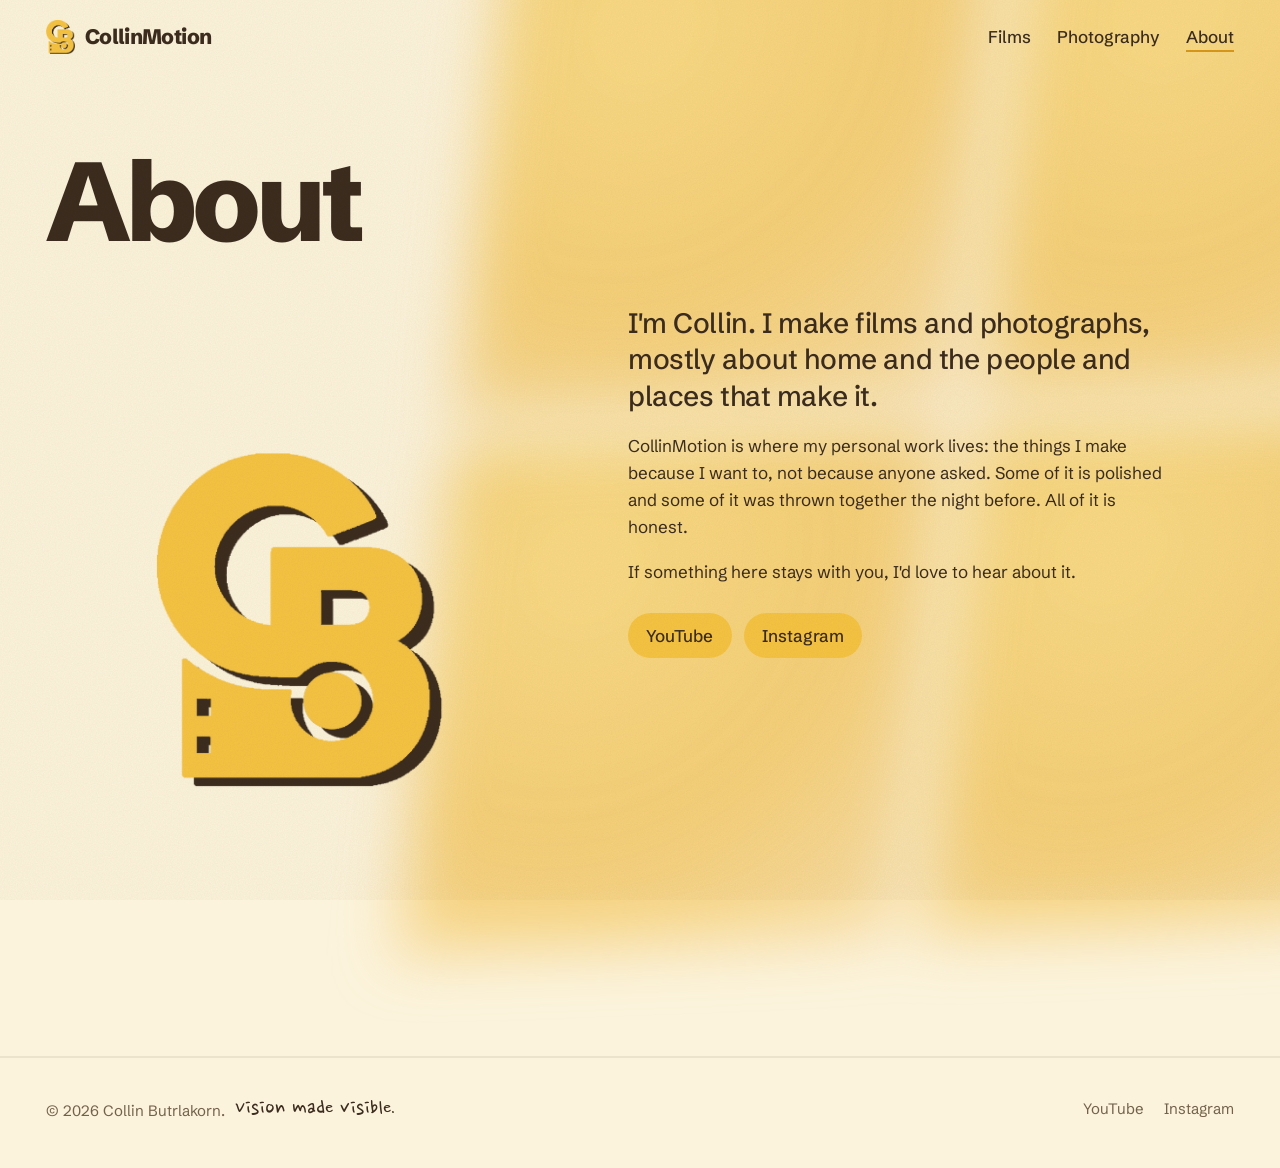
==== commit e487156b: "Real films, CB logo, Vision made visible - Three films from YouTube with their feeling lines - CB lo" ====
--- a/about.html
+++ b/about.html
@@ -6,7 +6,8 @@
   <title>About | CollinMotion</title>
   <meta name="description" content="About Collin Butrlakorn and CollinMotion.">
   <meta name="theme-color" content="#fbf3dc">
-  <link rel="icon" href="assets/favicon.svg" type="image/svg+xml">
+  <link rel="icon" href="assets/favicon.png" type="image/png">
+  <link rel="apple-touch-icon" href="assets/apple-touch-icon.png">
   <link rel="preconnect" href="https://fonts.googleapis.com">
   <link rel="preconnect" href="https://fonts.gstatic.com" crossorigin>
   <link href="https://fonts.googleapis.com/css2?family=Nanum+Pen+Script&family=Schibsted+Grotesk:ital,wght@0,400;0,500;0,700;0,800;1,400&display=swap" rel="stylesheet">
@@ -17,7 +18,7 @@
   <div class="sunlight" aria-hidden="true"><i></i><i></i><i></i><i></i></div>
 
   <header class="site-header">
-    <a class="mark" href="./">CollinMotion</a>
+    <a class="mark" href="./"><img src="assets/logo/cb-sun.png" alt="" width="30" height="35"><span>CollinMotion</span></a>
     <nav aria-label="Main">
       <ul>
         <li><a href="films.html">Films</a></li>
@@ -47,7 +48,7 @@
   </main>
 
   <footer class="site-footer">
-    <p>© <span id="year"></span> Collin Butrlakorn</p>
+    <p>© <span id="year"></span> Collin Butrlakorn. <span class="sig">Vision made visible.</span></p>
     <ul>
       <li><a data-link="youtube" href="#">YouTube</a></li>
       <li><a data-link="instagram" href="#">Instagram</a></li>
--- a/assets/css/style.css
+++ b/assets/css/style.css
@@ -105,7 +105,11 @@
   display: flex; align-items: baseline; justify-content: space-between; gap: 1rem;
   padding: 1.25rem var(--gutter);
 }
-.site-header .mark { font-weight: 800; font-size: var(--t-md); letter-spacing: -.03em; text-decoration: none; }
+.site-header .mark {
+  display: inline-flex; align-items: center; gap: .6rem;
+  font-weight: 800; font-size: var(--t-md); letter-spacing: -.03em; text-decoration: none;
+}
+.site-header .mark img { width: auto; height: 2.1rem; }
 .site-header nav ul { display: flex; gap: clamp(.9rem, 2vw, 2rem); list-style: none; margin: 0; padding: 0; }
 .site-header nav a {
   text-decoration: none; font-weight: 500; padding-block: .2rem;
@@ -113,15 +117,20 @@
 }
 .site-header nav a:hover { border-bottom-color: var(--sun); }
 .site-header nav a[aria-current="page"] { border-bottom-color: var(--marigold); }
-.is-home .site-header .mark { visibility: hidden; } /* the hero carries the name */
+.is-home .site-header .mark span { display: none; } /* the hero carries the name */
+.site-header { align-items: center; }
 
 /* ---------- hero ---------- */
 
 .hero { padding: clamp(1rem, 3vw, 2rem) var(--gutter) 0; }
 .hero h1 {
   margin: 0 0 clamp(.75rem, 2vw, 1.5rem);
-  font-weight: 800; font-size: var(--t-hero); line-height: .82; letter-spacing: -.055em;
-  margin-left: -.04em;
+  font-weight: 800; font-size: var(--t-hero); line-height: .86; letter-spacing: -.045em;
+  margin-left: -.04em; padding-bottom: .06em;
+  /* the logo's look: a pale face lifted off the wall by a hard ink shadow */
+  color: #fffaeb;
+  text-shadow: .035em .04em 0 var(--ink);
+  -webkit-text-stroke: .012em var(--ink);
 }
 
 .reel {
@@ -143,7 +152,11 @@
   background-size: 160% 160%;
   animation: drift 30s ease-in-out infinite alternate;
 }
-.hero.has-reel .reel-fallback { display: none; }
+.hero.has-reel .reel-fallback, .hero.has-still .reel-fallback { display: none; }
+.reel-still { all: unset; position: absolute; inset: 0; cursor: pointer; }
+.reel-still img { width: 100%; height: 100%; object-fit: cover; transition: transform 1.2s var(--ease); }
+.reel-still:hover img { transform: scale(1.015); }
+.reel-still:focus-visible { outline: 3px solid var(--marigold-ink); outline-offset: -3px; }
 @keyframes drift {
   from { background-position: 0% 0%, 100% 0%, 50% 0%, 0 0; }
   to   { background-position: 100% 60%, 0% 80%, 20% 100%, 0 0; }
@@ -167,7 +180,8 @@
 .hero:not(.has-reel) .reel-controls { display: none; }
 
 @media (max-width: 640px) {
-  .reel { aspect-ratio: 4 / 5; }
+  .hero.has-reel .reel { aspect-ratio: 4 / 5; } /* a film still keeps its 16:9 so titles aren't cropped */
+  .reel { aspect-ratio: 16 / 9; }
 }
 @media (prefers-reduced-motion: reduce) { .reel-fallback { animation: none; } }
 
@@ -220,9 +234,9 @@
 .film .play:disabled { cursor: default; }
 .film .play:focus-visible { outline: 2px solid var(--marigold-ink); outline-offset: 4px; }
 .film .frame { aspect-ratio: 16 / 9; }
-.film .frame img { transition: transform 1.2s var(--ease); }
-.film .play:hover .frame img { transform: scale(1.02); }
-.film .play-badge {
+.film .frame img { transition: transform 1.2s var(--ease); transform: scale(var(--zoom, 1)); }
+.film .play:hover .frame img { transform: scale(calc(var(--zoom, 1) * 1.02)); }
+.film .play-badge, .reel-still .play-badge {
   position: absolute; left: 1rem; top: 1rem;
   font-size: var(--t-sm); font-weight: 500; padding: .3rem .8rem; border-radius: 999px;
   background: var(--sun); color: var(--ink);
@@ -302,6 +316,9 @@
   grid-template-columns: minmax(0, 1fr) minmax(0, 1.2fr);
 }
 .about .frame { aspect-ratio: 4 / 5; }
+.about-mark { display: grid; place-items: center; aspect-ratio: 4 / 5; }
+.about-mark img { width: min(70%, 18rem); height: auto; }
+@media (max-width: 760px) { .about-mark { aspect-ratio: auto; justify-items: start; } .about-mark img { width: 8rem; } }
 .about-body p { max-width: var(--measure); margin: 0 0 1.1rem; }
 .about-body p:first-child { font-size: var(--t-lg); line-height: 1.3; font-weight: 500; letter-spacing: -.015em; }
 .about-body h2 { font-size: var(--t-md); margin: 2.5rem 0 .6rem; letter-spacing: -.02em; }
@@ -324,6 +341,7 @@
   border-top: 2px solid #3b2c1e14; align-items: center;
 }
 .site-footer p { margin: 0; }
+.site-footer .sig { font-family: var(--pen); font-size: 1.5rem; color: var(--ink); margin-left: .35rem; }
 .site-footer ul { display: flex; gap: 1.25rem; list-style: none; margin: 0; padding: 0; }
 .site-footer a { text-decoration: none; }
 .site-footer a:hover { color: var(--ink); }
